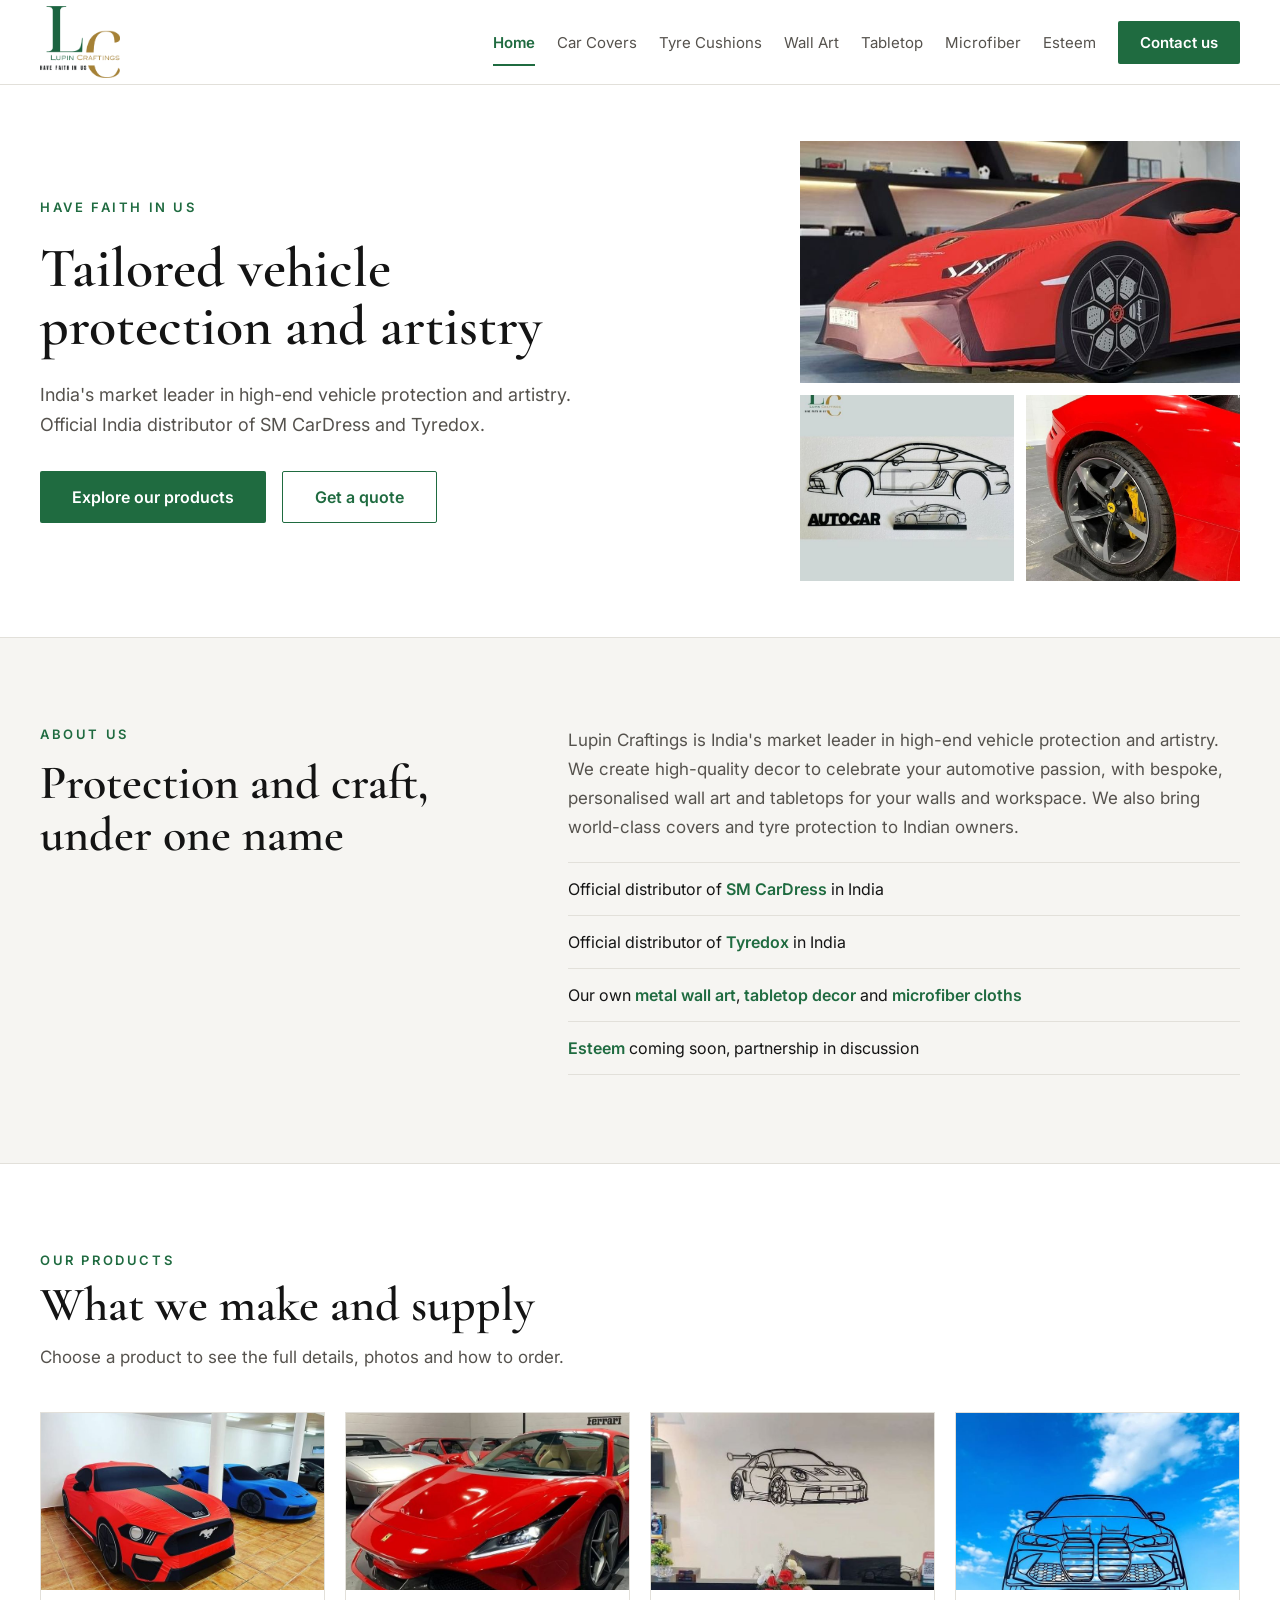
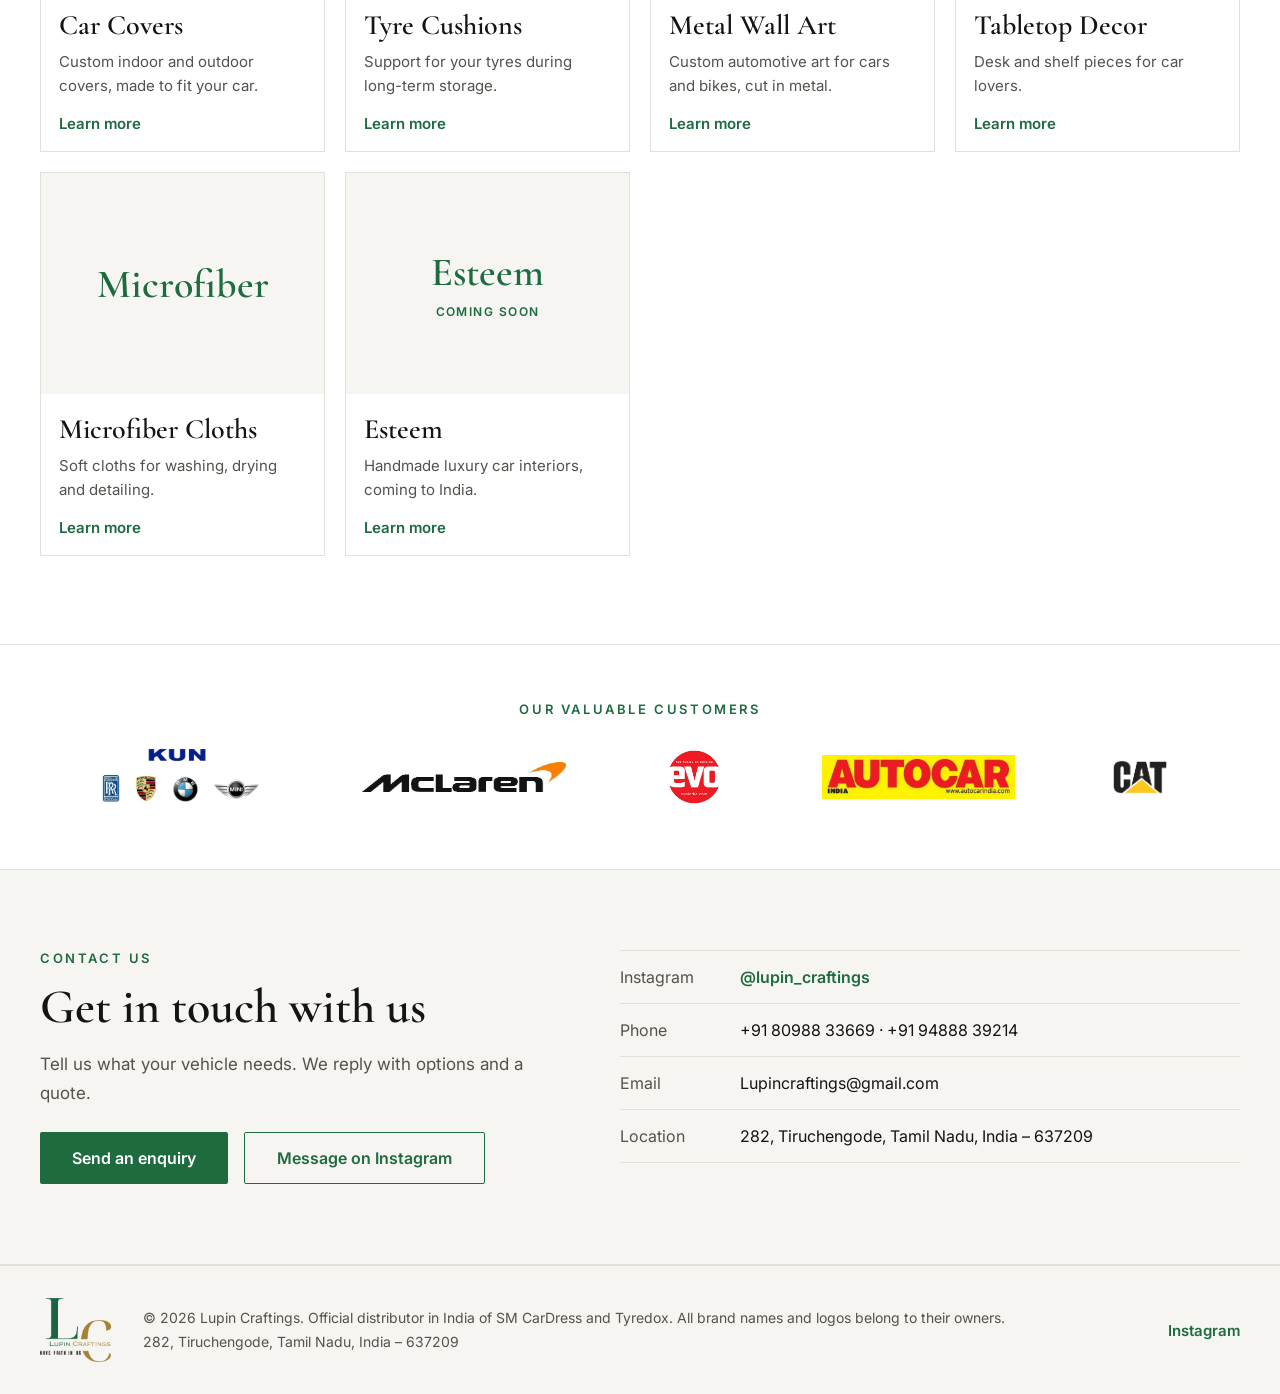
==== index.html @ 6bae972b "Add files via upload" ====
<!doctype html>
<html lang="en">
<head>
<meta charset="utf-8">
<meta name="viewport" content="width=device-width, initial-scale=1">
<title>Lupin Craftings | Vehicle protection and artistry</title>
<meta name="description" content="India's market leader in high-end vehicle protection and artistry. Car covers, tyre cushions, metal wall art and more.">
<link rel="icon" href="images/lc-logo.png">
<link rel="preconnect" href="https://fonts.googleapis.com">
<link rel="preconnect" href="https://fonts.gstatic.com" crossorigin>
<link rel="stylesheet" href="https://fonts.googleapis.com/css2?family=Cormorant+Garamond:wght@500;600;700&family=Inter:wght@400;500;600&display=swap">
<link rel="stylesheet" href="css/style.css">
</head>
<body>
<div style="width:100%;background:#FFFFFF;color:#141414;font-family:'Inter',system-ui,sans-serif">

  <div id="site-header" data-active="home"></div>

  <!-- HERO -->
  <div id="top" style="border-bottom:1px solid #E2E0DA">
    <div style="max-width:1200px;margin:0 auto;padding:56px 24px;display:flex;flex-wrap:wrap;align-items:center;gap:40px">
      <div style="flex:1 1 440px;min-width:0;display:flex;flex-direction:column;gap:24px">
        <div style="font-size:13px;font-weight:600;letter-spacing:0.2em;text-transform:uppercase;color:#1F6B40">Have faith in us</div>
        <h1 style="margin:0;font-family:'Cormorant Garamond',serif;font-weight:600;font-size:56px;line-height:1.05;text-wrap:balance" class="home-h1">Tailored vehicle protection and artistry</h1>
        <p style="margin:0;font-size:18px;line-height:1.65;color:#55524D;max-width:540px">India's market leader in high-end vehicle protection and artistry. Official India distributor of SM CarDress and Tyredox.</p>
        <div style="display:flex;flex-wrap:wrap;gap:16px;padding-top:8px">
          <a href="#products" style="display:inline-block;padding:16px 32px;background:#1F6B40;color:#FFFFFF;font-weight:600;font-size:16px;border-radius:2px">Explore our products</a>
          <a href="contact.html" style="display:inline-block;padding:15px 32px;border:1px solid #1F6B40;color:#1F6B40;font-weight:600;font-size:16px;border-radius:2px">Get a quote</a>
        </div>
      </div>
      <div style="flex:1 1 320px;min-width:0;max-width:440px">
        <div style="display:grid;grid-template-columns:repeat(2,minmax(0,1fr));grid-template-rows:1.3fr 1fr;gap:12px;aspect-ratio:1/1;max-width:100%">
          <div style="grid-column:1/3;overflow:hidden;min-height:0"><img src="images/hero-cover.jpg" alt="Premium printed car cover on a Lamborghini Huracan Tecnica" style="display:block;width:100%;height:100%;object-fit:cover;object-position:center 80%"></div>
          <div style="overflow:hidden;min-height:0"><img src="images/wa-cayman.jpg" alt="Porsche Cayman metal wall art" style="display:block;width:100%;height:100%;object-fit:cover"></div>
          <div style="overflow:hidden;min-height:0"><img src="images/ty-3.jpg" alt="Tyre resting on a tyre cushion under a Ferrari" style="display:block;width:100%;height:100%;object-fit:cover"></div>
        </div>
      </div>
    </div>
  </div>

  <!-- ABOUT US -->
  <div id="about" style="border-bottom:1px solid #E2E0DA;background:#F6F5F2">
    <div style="max-width:1200px;margin:0 auto;padding:88px 24px;display:flex;flex-wrap:wrap;gap:56px">
      <div style="flex:1 1 340px;min-width:0;display:flex;flex-direction:column;gap:16px">
        <div style="font-size:13px;font-weight:600;letter-spacing:0.2em;text-transform:uppercase;color:#1F6B40">About us</div>
        <h2 style="margin:0;font-family:'Cormorant Garamond',serif;font-weight:600;font-size:48px;line-height:1.08;text-wrap:balance">Protection and craft, under one name</h2>
      </div>
      <div style="flex:1.6 1 460px;min-width:0;display:flex;flex-direction:column;gap:20px">
        <p style="margin:0;font-size:17px;line-height:1.7;color:#55524D">Lupin Craftings is India's market leader in high-end vehicle protection and artistry. We create high-quality decor to celebrate your automotive passion, with bespoke, personalised wall art and tabletops for your walls and workspace. We also bring world-class covers and tyre protection to Indian owners.</p>
        <ul style="margin:0;padding:0;list-style:none;display:flex;flex-direction:column;font-size:16px;line-height:1.5">
          <li style="padding:14px 0;border-top:1px solid #E2E0DA">Official distributor of <strong style="font-weight:600;color:#1F6B40">SM CarDress</strong> in India</li>
          <li style="padding:14px 0;border-top:1px solid #E2E0DA">Official distributor of <strong style="font-weight:600;color:#1F6B40">Tyredox</strong> in India</li>
          <li style="padding:14px 0;border-top:1px solid #E2E0DA">Our own <strong style="font-weight:600;color:#1F6B40">metal wall art</strong>, <strong style="font-weight:600;color:#1F6B40">tabletop decor</strong> and <strong style="font-weight:600;color:#1F6B40">microfiber cloths</strong></li>
          <li style="padding:14px 0;border-top:1px solid #E2E0DA;border-bottom:1px solid #E2E0DA"><strong style="font-weight:600;color:#1F6B40">Esteem</strong> coming soon, partnership in discussion</li>
        </ul>
      </div>
    </div>
  </div>

  <!-- PRODUCTS -->
  <div id="products" style="border-bottom:1px solid #E2E0DA">
    <div style="max-width:1200px;margin:0 auto;padding:88px 24px;display:flex;flex-direction:column;gap:40px">
      <div style="display:flex;flex-direction:column;gap:12px;max-width:680px">
        <div style="font-size:13px;font-weight:600;letter-spacing:0.2em;text-transform:uppercase;color:#1F6B40">Our products</div>
        <h2 style="margin:0;font-family:'Cormorant Garamond',serif;font-weight:600;font-size:48px;line-height:1.08;text-wrap:balance">What we make and supply</h2>
        <p style="margin:0;font-size:17px;line-height:1.7;color:#55524D">Choose a product to see the full details, photos and how to order.</p>
      </div>
      <div class="home-grid"><a href="car-covers.html" style="display:flex;flex-direction:column;border:1px solid #E2E0DA;background:#FFFFFF"><img src="images/cc-mustang.jpg" alt="Car Covers" loading="lazy" style="display:block;width:100%;aspect-ratio:16/10;object-fit:cover;object-position:center"><div style="padding:22px;display:flex;flex-direction:column;gap:8px;flex:1"><h3 style="margin:0;font-family:'Cormorant Garamond',serif;font-weight:600;font-size:28px">Car Covers</h3><p style="margin:0;font-size:15px;line-height:1.6;color:#55524D">Custom indoor and outdoor covers, made to fit your car.</p><span style="margin-top:auto;padding-top:8px;font-size:15px;font-weight:600;color:#1F6B40">Learn more</span></div></a><a href="tyre-cushions.html" style="display:flex;flex-direction:column;border:1px solid #E2E0DA;background:#FFFFFF"><img src="images/ty-2.jpg" alt="Tyre Cushions" loading="lazy" style="display:block;width:100%;aspect-ratio:16/10;object-fit:cover;object-position:center"><div style="padding:22px;display:flex;flex-direction:column;gap:8px;flex:1"><h3 style="margin:0;font-family:'Cormorant Garamond',serif;font-weight:600;font-size:28px">Tyre Cushions</h3><p style="margin:0;font-size:15px;line-height:1.6;color:#55524D">Support for your tyres during long-term storage.</p><span style="margin-top:auto;padding-top:8px;font-size:15px;font-weight:600;color:#1F6B40">Learn more</span></div></a><a href="wall-art.html" style="display:flex;flex-direction:column;border:1px solid #E2E0DA;background:#FFFFFF"><img src="images/wa-office.jpg" alt="Metal Wall Art" loading="lazy" style="display:block;width:100%;aspect-ratio:16/10;object-fit:cover;object-position:center 20%"><div style="padding:22px;display:flex;flex-direction:column;gap:8px;flex:1"><h3 style="margin:0;font-family:'Cormorant Garamond',serif;font-weight:600;font-size:28px">Metal Wall Art</h3><p style="margin:0;font-size:15px;line-height:1.6;color:#55524D">Custom automotive art for cars and bikes, cut in metal.</p><span style="margin-top:auto;padding-top:8px;font-size:15px;font-weight:600;color:#1F6B40">Learn more</span></div></a><a href="tabletop.html" style="display:flex;flex-direction:column;border:1px solid #E2E0DA;background:#FFFFFF"><img src="images/tt-m4.jpg" alt="Tabletop Decor" loading="lazy" style="display:block;width:100%;aspect-ratio:16/10;object-fit:cover;object-position:center"><div style="padding:22px;display:flex;flex-direction:column;gap:8px;flex:1"><h3 style="margin:0;font-family:'Cormorant Garamond',serif;font-weight:600;font-size:28px">Tabletop Decor</h3><p style="margin:0;font-size:15px;line-height:1.6;color:#55524D">Desk and shelf pieces for car lovers.</p><span style="margin-top:auto;padding-top:8px;font-size:15px;font-weight:600;color:#1F6B40">Learn more</span></div></a><a href="microfiber.html" style="display:flex;flex-direction:column;border:1px solid #E2E0DA;background:#FFFFFF"><div style="aspect-ratio:4/3;background:#F6F5F2;display:flex;flex-direction:column;align-items:center;justify-content:center;gap:8px"><span style="font-family:'Cormorant Garamond',serif;font-weight:600;font-size:40px;color:#1F6B40">Microfiber</span></div><div style="padding:22px;display:flex;flex-direction:column;gap:8px;flex:1"><h3 style="margin:0;font-family:'Cormorant Garamond',serif;font-weight:600;font-size:28px">Microfiber Cloths</h3><p style="margin:0;font-size:15px;line-height:1.6;color:#55524D">Soft cloths for washing, drying and detailing.</p><span style="margin-top:auto;padding-top:8px;font-size:15px;font-weight:600;color:#1F6B40">Learn more</span></div></a><a href="esteem.html" style="display:flex;flex-direction:column;border:1px solid #E2E0DA;background:#FFFFFF"><div style="aspect-ratio:4/3;background:#F6F5F2;display:flex;flex-direction:column;align-items:center;justify-content:center;gap:8px"><span style="font-family:'Cormorant Garamond',serif;font-weight:600;font-size:40px;color:#1F6B40">Esteem</span><span style="font-size:12px;font-weight:600;letter-spacing:0.12em;text-transform:uppercase;color:#1F6B40">Coming soon</span></div><div style="padding:22px;display:flex;flex-direction:column;gap:8px;flex:1"><h3 style="margin:0;font-family:'Cormorant Garamond',serif;font-weight:600;font-size:28px">Esteem</h3><p style="margin:0;font-size:15px;line-height:1.6;color:#55524D">Handmade luxury car interiors, coming to India.</p><span style="margin-top:auto;padding-top:8px;font-size:15px;font-weight:600;color:#1F6B40">Learn more</span></div></a></div>
    </div>
  </div>

  <!-- OUR VALUABLE CUSTOMERS -->
  <div id="customers" style="border-bottom:1px solid #E2E0DA">
    <div style="max-width:1200px;margin:0 auto;padding:56px 24px 60px">
      <div style="font-size:13px;font-weight:600;letter-spacing:0.2em;text-transform:uppercase;color:#1F6B40;text-align:center">Our valuable customers</div>
      <div role="group" aria-label="Our valuable customers" style="overflow:hidden;margin-top:28px">
        <div class="lc-track" style="display:flex;width:max-content;align-items:center">
          <div style="display:flex;flex-shrink:0;align-items:center"><span style="padding:0 48px;display:flex;align-items:center"><img src="images/cu-kun-marques.jpg" alt="KUN, Rolls-Royce, Porsche, BMW and MINI logos" loading="lazy" style="display:block;height:60px;width:auto"></span><span style="padding:0 48px;display:flex;align-items:center"><img src="images/cu-mclaren.jpg" alt="McLaren" loading="lazy" style="display:block;height:30px;width:auto"></span><span style="padding:0 48px;display:flex;align-items:center"><img src="images/cu-evo.jpg" alt="evo India" loading="lazy" style="display:block;height:64px;width:auto"></span><span style="padding:0 48px;display:flex;align-items:center"><img src="images/cu-autocar.jpg" alt="Autocar India" loading="lazy" style="display:block;height:44px;width:auto"></span><span style="padding:0 48px;display:flex;align-items:center"><img src="images/cu-cat.jpg" alt="CAT" loading="lazy" style="display:block;height:58px;width:auto"></span><span style="padding:0 48px;display:flex;align-items:center"><img src="images/cu-bharatbenz.jpg" alt="BharatBenz" loading="lazy" style="display:block;height:46px;width:auto"></span><span style="padding:0 48px;display:flex;align-items:center"><img src="images/cu-castrol.jpg" alt="Castrol EDGE" loading="lazy" style="display:block;height:54px;width:auto"></span><span style="padding:0 48px;display:flex;align-items:center"><img src="images/cu-red3.jpg" alt="Customer logo" loading="lazy" style="display:block;height:58px;width:auto"></span></div>
          <div aria-hidden="true" style="display:flex;flex-shrink:0;align-items:center"><span style="padding:0 48px;display:flex;align-items:center"><img src="images/cu-kun-marques.jpg" alt="" loading="lazy" style="display:block;height:60px;width:auto"></span><span style="padding:0 48px;display:flex;align-items:center"><img src="images/cu-mclaren.jpg" alt="" loading="lazy" style="display:block;height:30px;width:auto"></span><span style="padding:0 48px;display:flex;align-items:center"><img src="images/cu-evo.jpg" alt="" loading="lazy" style="display:block;height:64px;width:auto"></span><span style="padding:0 48px;display:flex;align-items:center"><img src="images/cu-autocar.jpg" alt="" loading="lazy" style="display:block;height:44px;width:auto"></span><span style="padding:0 48px;display:flex;align-items:center"><img src="images/cu-cat.jpg" alt="" loading="lazy" style="display:block;height:58px;width:auto"></span><span style="padding:0 48px;display:flex;align-items:center"><img src="images/cu-bharatbenz.jpg" alt="" loading="lazy" style="display:block;height:46px;width:auto"></span><span style="padding:0 48px;display:flex;align-items:center"><img src="images/cu-castrol.jpg" alt="" loading="lazy" style="display:block;height:54px;width:auto"></span><span style="padding:0 48px;display:flex;align-items:center"><img src="images/cu-red3.jpg" alt="" loading="lazy" style="display:block;height:58px;width:auto"></span></div>
        </div>
      </div>
    </div>
  </div>

  <!-- CONTACT -->
  <div id="contact" style="background:#F6F5F2;border-bottom:1px solid #E2E0DA">
    <div style="max-width:1200px;margin:0 auto;padding:80px 24px;display:flex;flex-wrap:wrap;gap:56px">
      <div style="flex:1 1 340px;min-width:0;display:flex;flex-direction:column;gap:16px">
        <div style="font-size:13px;font-weight:600;letter-spacing:0.2em;text-transform:uppercase;color:#1F6B40">Contact us</div>
        <h2 style="margin:0;font-family:'Cormorant Garamond',serif;font-weight:600;font-size:48px;line-height:1.08;text-wrap:balance">Get in touch with us</h2>
        <p style="margin:0;font-size:17px;line-height:1.7;color:#55524D">Tell us what your vehicle needs. We reply with options and a quote.</p>
        <div style="display:flex;flex-wrap:wrap;gap:16px;padding-top:8px">
          <a href="contact.html" style="padding:16px 32px;background:#1F6B40;color:#FFFFFF;font-weight:600;font-size:16px;border-radius:2px">Send an enquiry</a>
          <a href="https://www.instagram.com/lupin_craftings/" data-instagram style="padding:15px 32px;border:1px solid #1F6B40;color:#1F6B40;font-weight:600;font-size:16px;border-radius:2px">Message on Instagram</a>
        </div>
      </div>
      <div style="flex:1.2 1 400px;min-width:0;display:flex;flex-direction:column;font-size:16px">
        <div style="padding:16px 0;border-top:1px solid #E2E0DA;display:flex;flex-wrap:wrap;gap:6px 24px"><span style="flex:0 0 96px;color:#55524D">Instagram</span><a href="https://www.instagram.com/lupin_craftings/" data-instagram style="color:#1F6B40;font-weight:600">@lupin_craftings</a></div>
        <div style="padding:16px 0;border-top:1px solid #E2E0DA;display:flex;flex-wrap:wrap;gap:6px 24px"><span style="flex:0 0 96px;color:#55524D">Phone</span><span data-phones></span></div>
        <div style="padding:16px 0;border-top:1px solid #E2E0DA;display:flex;flex-wrap:wrap;gap:6px 24px"><span style="flex:0 0 96px;color:#55524D">Email</span><span data-email></span></div>
        <div style="padding:16px 0;border-top:1px solid #E2E0DA;border-bottom:1px solid #E2E0DA;display:flex;flex-wrap:wrap;gap:6px 24px"><span style="flex:0 0 96px;color:#55524D">Location</span><span data-address></span></div>
      </div>
    </div>
  </div>

  <div id="site-footer"></div>

</div>
<script src="js/content.js"></script>
<script src="js/site.js"></script>
</body>
</html>
---- css/style.css ----
body{margin:0;background:#FFFFFF;font-family:'Inter',system-ui,sans-serif;color:#141414}
img{max-width:100%}
[hidden]{display:none!important}
a{color:inherit;text-decoration:none}
a:hover{opacity:.85}
a:focus-visible{outline:2px solid #1F6B40;outline-offset:3px}
button:focus-visible{outline:2px solid #1F6B40;outline-offset:3px}
@keyframes lc-scroll{from{transform:translateX(0)}to{transform:translateX(-50%)}}
.lc-track{animation:lc-scroll 36s linear infinite}
.lc-track:hover{animation-play-state:paused}
@media (prefers-reduced-motion: reduce){.lc-track{animation:none}}

/* Wall art cards: compact on laptops, two per row on phones */
.wa-grid{display:grid;grid-template-columns:repeat(auto-fill,minmax(230px,1fr));gap:20px}
.wa-card{min-width:0;border:1px solid #E2E0DA;display:flex;flex-direction:column;background:#FFFFFF}
.wa-body{padding:16px;display:flex;flex-direction:column;gap:12px;flex:1}
.wa-name{margin:0;font-family:'Cormorant Garamond',serif;font-weight:600;font-size:22px;line-height:1.15}
@media (max-width:640px){
  .wa-grid{grid-template-columns:repeat(2,minmax(0,1fr));gap:12px}
  .wa-body{padding:12px;gap:10px}
  .wa-name{font-size:18px}
  .wa-body button{padding:8px 10px!important;min-height:40px!important;font-size:13px!important}
  .wa-body p{font-size:12.5px!important}
}
@media (max-width:640px){ .wa-feat{height:110px!important} }
.home-grid{display:grid;grid-template-columns:repeat(auto-fill,minmax(240px,1fr));gap:20px}
.home-grid a>div{padding:18px!important}
@media (max-width:640px){
  .home-grid{grid-template-columns:repeat(2,minmax(0,1fr));gap:12px}
  .home-grid a>div{padding:12px!important}
  .home-grid h3{font-size:20px!important}
  .home-grid p{font-size:13px!important}
  .home-h1{font-size:40px!important}
}
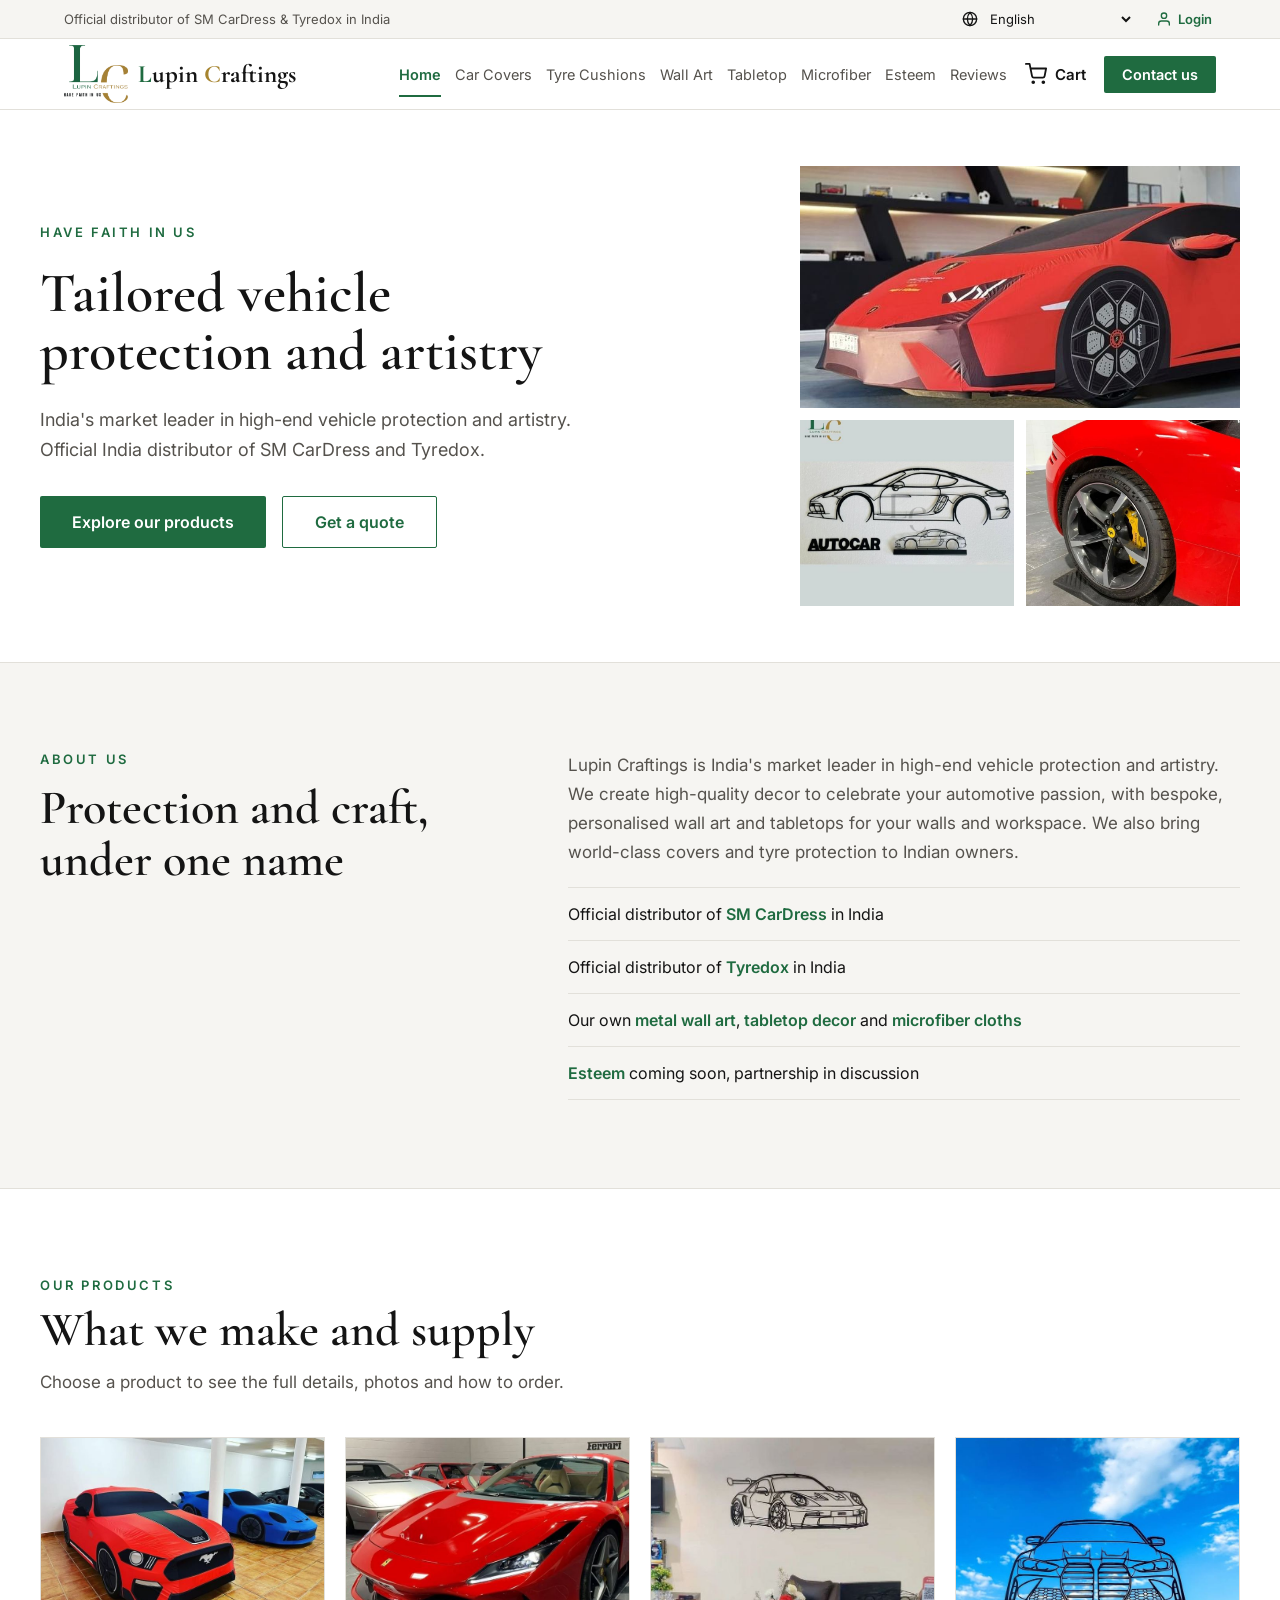
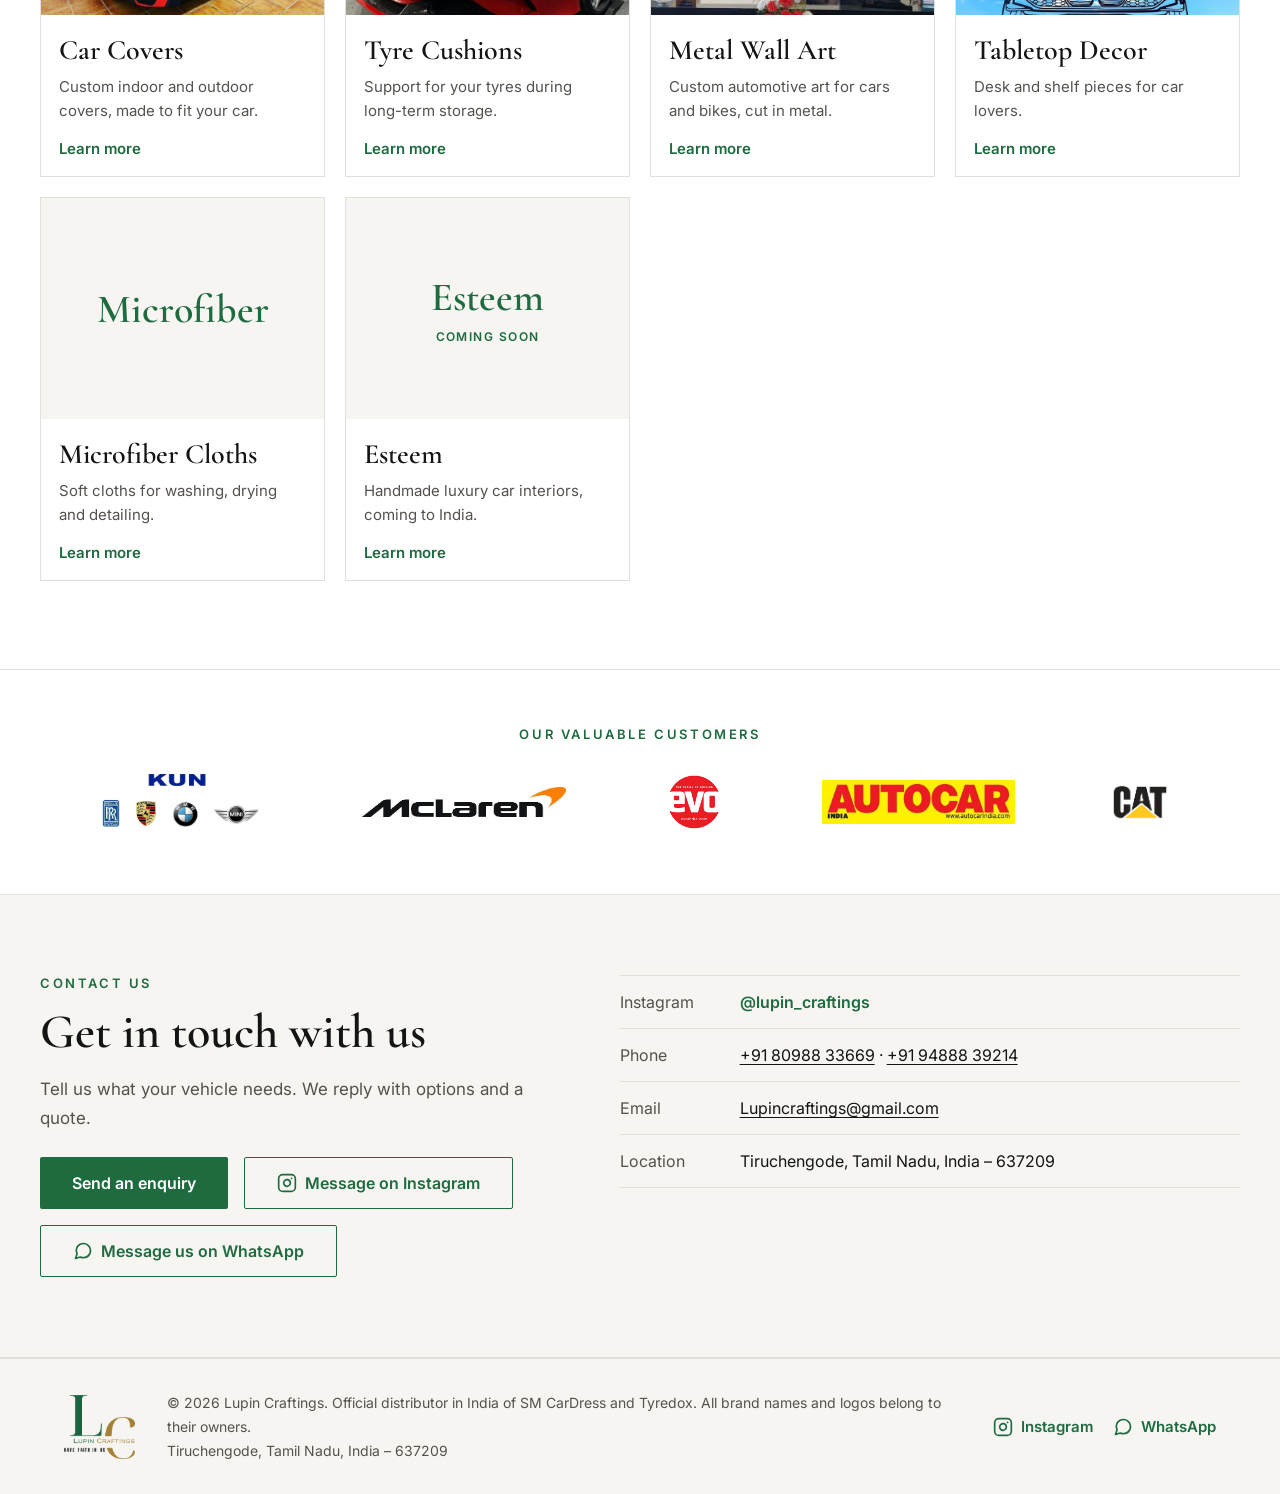
==== commit f4fd1374: "Add cart dropdown, WhatsApp/Instagram links, language switch, login, reviews - Header: brand name (g" ====
--- a/index.html
+++ b/index.html
@@ -25,7 +25,7 @@
         <p style="margin:0;font-size:18px;line-height:1.65;color:#55524D;max-width:540px">India's market leader in high-end vehicle protection and artistry. Official India distributor of SM CarDress and Tyredox.</p>
         <div style="display:flex;flex-wrap:wrap;gap:16px;padding-top:8px">
           <a href="#products" style="display:inline-block;padding:16px 32px;background:#1F6B40;color:#FFFFFF;font-weight:600;font-size:16px;border-radius:2px">Explore our products</a>
-          <a href="contact.html" style="display:inline-block;padding:15px 32px;border:1px solid #1F6B40;color:#1F6B40;font-weight:600;font-size:16px;border-radius:2px">Get a quote</a>
+          <a href="contact.html" class="btn-o" style="display:inline-block;padding:15px 32px;border:1px solid #1F6B40;color:#1F6B40;font-weight:600;font-size:16px;border-radius:2px">Get a quote</a>
         </div>
       </div>
       <div style="flex:1 1 320px;min-width:0;max-width:440px">
@@ -82,6 +82,20 @@
     </div>
   </div>
 
+  <!-- CUSTOMER REVIEWS -->
+  <div id="rv-home" hidden style="border-top:1px solid #E2E0DA">
+    <div class="lc-wrap" style="padding-top:64px;padding-bottom:64px;display:flex;flex-direction:column;gap:28px">
+      <div style="display:flex;flex-wrap:wrap;align-items:flex-end;justify-content:space-between;gap:16px">
+        <div style="display:flex;flex-direction:column;gap:10px">
+          <div style="font-size:13px;font-weight:600;letter-spacing:0.2em;text-transform:uppercase;color:#1F6B40">Reviews</div>
+          <h2 style="margin:0;font-family:'Cormorant Garamond',serif;font-weight:600;font-size:40px;line-height:1.1">What our customers say</h2>
+        </div>
+        <a href="reviews.html" class="btn-o" style="padding:14px 26px;border:1px solid #1F6B40;color:#1F6B40;font-weight:600;font-size:15px;border-radius:2px">See all and write a review</a>
+      </div>
+      <div id="rv-home-list" class="rv-list"></div>
+    </div>
+  </div>
+
   <!-- CONTACT -->
   <div id="contact" style="background:#F6F5F2;border-bottom:1px solid #E2E0DA">
     <div style="max-width:1200px;margin:0 auto;padding:80px 24px;display:flex;flex-wrap:wrap;gap:56px">
@@ -91,7 +105,7 @@
         <p style="margin:0;font-size:17px;line-height:1.7;color:#55524D">Tell us what your vehicle needs. We reply with options and a quote.</p>
         <div style="display:flex;flex-wrap:wrap;gap:16px;padding-top:8px">
           <a href="contact.html" style="padding:16px 32px;background:#1F6B40;color:#FFFFFF;font-weight:600;font-size:16px;border-radius:2px">Send an enquiry</a>
-          <a href="https://www.instagram.com/lupin_craftings/" data-instagram style="padding:15px 32px;border:1px solid #1F6B40;color:#1F6B40;font-weight:600;font-size:16px;border-radius:2px">Message on Instagram</a>
+          <a href="#" data-ig-dm class="btn-o" style="padding:15px 32px;border:1px solid #1F6B40;color:#1F6B40;font-weight:600;font-size:16px;border-radius:2px">Message on Instagram</a>
         </div>
       </div>
       <div style="flex:1.2 1 400px;min-width:0;display:flex;flex-direction:column;font-size:16px">
@@ -108,5 +122,7 @@
 </div>
 <script src="js/content.js"></script>
 <script src="js/site.js"></script>
+<script src="js/auth.js"></script>
+<script src="js/reviews.js"></script>
 </body>
 </html>
--- a/css/style.css
+++ b/css/style.css
@@ -32,3 +32,139 @@
   .home-grid p{font-size:13px!important}
   .home-h1{font-size:40px!important}
 }
+
+/* ===== Shared layout, header, footer ===== */
+.lc-wrap{max-width:1200px;margin:0 auto;padding-left:24px;padding-right:24px;box-sizing:border-box}
+.lc-header{background:#FFFFFF;border-bottom:1px solid #E2E0DA}
+.lc-util{background:#F6F5F2;border-bottom:1px solid #E2E0DA;font-size:13px;color:#55524D}
+.lc-util-in{display:flex;flex-wrap:wrap;align-items:center;justify-content:space-between;gap:4px 16px;min-height:38px}
+.lc-util-right{display:flex;align-items:center;gap:6px 18px;margin-left:auto}
+.lc-lang{display:inline-flex;align-items:center;gap:6px;color:#141414}
+.lc-lang select{font-family:inherit;font-size:13px;color:#141414;background:transparent;border:0;padding:6px 2px;cursor:pointer;max-width:150px}
+.lc-util-btn{display:inline-flex;align-items:center;gap:6px;font-family:inherit;font-size:13px;font-weight:600;color:#1F6B40;background:transparent;border:0;padding:8px 4px;cursor:pointer}
+.lc-util-btn:hover{text-decoration:underline}
+.lc-main{display:flex;flex-wrap:wrap;align-items:center;justify-content:space-between;gap:4px 24px;padding-top:6px;padding-bottom:6px}
+.lc-brand{display:flex;align-items:center;gap:10px}
+.lc-brand img{height:64px;width:auto;display:block}
+.lc-brand-name{font-family:'Cormorant Garamond',serif;font-weight:700;font-size:28px;line-height:1;color:#141414;white-space:nowrap}
+.lc-nav{display:flex;flex-wrap:wrap;align-items:center;gap:0 18px;font-size:15px}
+.lc-navlink{padding:14px 0 12px;color:#55524D;border-bottom:2px solid transparent}
+.lc-navlink:hover{color:#1F6B40;opacity:1}
+.lc-navlink.on{color:#1F6B40;font-weight:600;border-bottom-color:#1F6B40}
+.lc-cartwrap{display:inline-block}
+.lc-cartbtn{position:relative;display:inline-flex;align-items:center;gap:8px;min-height:44px;padding:8px 10px;font-family:inherit;font-size:15px;font-weight:600;color:#141414;background:transparent;border:0;border-radius:2px;cursor:pointer}
+.lc-cartbtn:hover{color:#1F6B40}
+.lc-badge{display:inline-flex;align-items:center;justify-content:center;min-width:20px;height:20px;padding:0 6px;box-sizing:border-box;border-radius:10px;background:#1F6B40;color:#fff;font-size:12px;font-weight:700}
+.lc-contactbtn{padding:12px 22px;background:#1F6B40;color:#FFFFFF;font-weight:600;border-radius:2px}
+.lc-contactbtn:hover{background:#17552F;opacity:1}
+.lc-cartpanel{position:absolute;z-index:1000;background:#fff;border:1px solid #E2E0DA;box-shadow:0 12px 32px rgba(0,0,0,.16);padding:16px;box-sizing:border-box;font-size:14px;color:#141414;max-height:80vh;overflow:auto}
+.lc-cp-head{display:flex;justify-content:space-between;align-items:center;margin-bottom:8px;font-size:16px}
+.lc-cp-x{background:transparent;border:0;font-size:26px;line-height:1;cursor:pointer;color:#55524D;min-width:44px;min-height:44px}
+.lc-cp-empty{margin:8px 0;line-height:1.6;color:#55524D}
+.lc-cp-empty a{color:#1F6B40;text-decoration:underline}
+.lc-cp-row{display:flex;flex-wrap:wrap;align-items:center;gap:8px 12px;padding:12px 0;border-top:1px solid #E2E0DA}
+.lc-cp-info{flex:1 1 140px;min-width:0;display:flex;flex-direction:column;gap:2px}
+.lc-cp-name{font-weight:600;line-height:1.3}
+.lc-cp-sub{font-size:13px;color:#55524D}
+.lc-cp-qty{display:flex;align-items:center;gap:6px}
+.lc-cp-qty button{width:36px;height:36px;border:1px solid #CFCBC2;background:#fff;border-radius:2px;font-size:18px;cursor:pointer;font-family:inherit}
+.lc-cp-qty span{min-width:20px;text-align:center;font-weight:600}
+.lc-cp-rm{background:transparent;border:0;color:#55524D;text-decoration:underline;cursor:pointer;font-family:inherit;font-size:13px;min-height:36px}
+.lc-cp-total{padding:12px 0 4px;border-top:1px solid #E2E0DA;font-weight:600;font-size:16px}
+.lc-cp-actions{display:flex;flex-direction:column;gap:8px;margin-top:10px}
+.lc-cp-primary{display:flex;align-items:center;justify-content:center;gap:8px;padding:13px 16px;background:#1F6B40;color:#fff;font-weight:600;border-radius:2px}
+.lc-cp-primary:hover{background:#17552F;opacity:1}
+.lc-cp-secondary{display:flex;justify-content:center;padding:12px 16px;border:1px solid #1F6B40;color:#1F6B40;font-weight:600;border-radius:2px}
+.lc-cp-secondary:hover{background:#1F6B40;color:#fff;opacity:1}
+.lc-cp-note{margin:10px 0 0;font-size:12px;line-height:1.5;color:#55524D}
+.lc-toast{position:fixed;left:50%;bottom:24px;transform:translate(-50%,20px);background:#141414;color:#fff;padding:12px 20px;border-radius:2px;font-size:14px;font-weight:600;opacity:0;pointer-events:none;transition:opacity .2s,transform .2s;z-index:2000;max-width:calc(100vw - 32px)}
+.lc-toast.on{opacity:1;transform:translate(-50%,0)}
+.lc-footer{background:#F6F5F2;border-top:1px solid #E2E0DA}
+.lc-footer-in{padding-top:32px;padding-bottom:32px;display:flex;flex-wrap:wrap;align-items:center;justify-content:space-between;gap:20px 32px}
+.lc-footer-text{flex:1 1 360px;min-width:0;font-size:14px;line-height:1.7;color:#55524D}
+.lc-social{display:flex;flex-wrap:wrap;gap:8px 20px}
+.lc-social a{display:inline-flex;align-items:center;gap:8px;font-size:15px;font-weight:600;color:#1F6B40;min-height:44px}
+.lc-social a:hover{text-decoration:underline;opacity:1}
+.lc-tel{text-decoration:underline;text-underline-offset:3px}
+/* hide Google Translate's own bar */
+body{top:0!important}
+.skiptranslate iframe,iframe.skiptranslate,.goog-te-banner-frame,iframe.VIpgJd-ZVi9od-ORHb-OEVmcd,.VIpgJd-ZVi9od-aZ2wEe-wOHMyf,.goog-tooltip{display:none!important}
+.goog-text-highlight{background:none!important;box-shadow:none!important}
+/* button hovers */
+a.btn-o{transition:background .15s,color .15s}
+a.btn-o:hover{background:#1F6B40;color:#FFFFFF!important;opacity:1}
+a[style*="background:#1F6B40"]:hover{background:#17552F!important;opacity:1}
+@media (max-width:640px){
+  .lc-util-left{display:none}
+  .lc-brand img{height:52px}
+  .lc-brand-name{font-size:22px}
+  .lc-nav{gap:0 14px;font-size:14px}
+  .lc-cart-text{display:none}
+}
+/* Wall art cards: each card is only as tall as its content (no empty gaps) */
+.wa-grid{align-items:start}
+.wa-add:disabled{cursor:default}
+.lc-cartbtn.bump{animation:lc-bump .5s}
+@keyframes lc-bump{0%{transform:scale(1)}40%{transform:scale(1.18)}100%{transform:scale(1)}}
+@media (prefers-reduced-motion: reduce){.lc-cartbtn.bump{animation:none}}
+.lc-bullets li::marker{color:#1F6B40}
+.lc-bullets li{padding-left:4px}
+
+/* ===== Login modal and form helpers ===== */
+.lc-modal{position:fixed;inset:0;background:rgba(20,20,20,.55);z-index:3000;display:flex;align-items:center;justify-content:center;padding:16px;overflow:auto}
+.lc-modal[hidden]{display:none}
+.lc-modal-box{position:relative;background:#fff;width:100%;max-width:420px;padding:28px 24px 24px;box-sizing:border-box;border-radius:2px;max-height:calc(100vh - 32px);overflow:auto}
+.lc-modal-box h2{margin:0 0 14px;font-family:'Cormorant Garamond',serif;font-weight:600;font-size:30px;padding-right:32px}
+.lc-modal-x{position:absolute;top:6px;right:6px;width:44px;height:44px;background:transparent;border:0;font-size:28px;line-height:1;cursor:pointer;color:#55524D}
+.lc-tabs{display:flex;gap:0;margin-bottom:16px;border-bottom:1px solid #E2E0DA}
+.lc-tabs button{flex:1;min-height:44px;background:transparent;border:0;border-bottom:2px solid transparent;font-family:inherit;font-size:15px;font-weight:600;color:#55524D;cursor:pointer}
+.lc-tabs button[aria-selected="true"]{color:#1F6B40;border-bottom-color:#1F6B40}
+.lc-f{display:flex;flex-direction:column;gap:6px;margin-bottom:14px}
+.lc-f label{font-size:14px;font-weight:600}
+.lc-f input,.lc-f select,.lc-f textarea{width:100%;box-sizing:border-box;min-height:46px;padding:10px 12px;border:1px solid #CFCBC2;background:#fff;color:#141414;font-family:inherit;font-size:16px;border-radius:2px}
+.lc-f input[aria-invalid="true"],.lc-f textarea[aria-invalid="true"],.lc-f select[aria-invalid="true"]{border-color:#9B2C1F}
+.lc-req{color:#9B2C1F}
+.lc-ferr{font-size:13px;color:#9B2C1F}
+.lc-check{display:flex;gap:10px;align-items:flex-start;font-size:13px;line-height:1.5;color:#55524D;margin-bottom:8px}
+.lc-check input{margin-top:3px;width:18px;height:18px;flex:0 0 auto}
+.lc-msg{margin:8px 0 12px;padding:10px 12px;font-size:14px;line-height:1.5;border-radius:2px}
+.lc-msg.err{background:#FBEAE7;color:#9B2C1F}
+.lc-msg.ok{background:#E6F2EB;color:#17552F}
+.lc-btn{display:flex;align-items:center;justify-content:center;gap:8px;width:100%;box-sizing:border-box;min-height:48px;padding:12px 20px;border:1px solid #1F6B40;background:#1F6B40;color:#fff;font-family:inherit;font-size:15px;font-weight:600;border-radius:2px;cursor:pointer;margin-top:6px}
+.lc-btn:hover{background:#17552F;opacity:1}
+.lc-btn[disabled]{opacity:.6;cursor:default}
+.lc-btn-o{background:#fff;color:#1F6B40}
+.lc-btn-o:hover{background:#1F6B40;color:#fff}
+.lc-link{display:block;margin:10px auto 0;background:transparent;border:0;color:#1F6B40;text-decoration:underline;font-family:inherit;font-size:14px;cursor:pointer;min-height:40px}
+.lc-p{margin:0 0 14px;font-size:15px;line-height:1.6;color:#55524D}
+.lc-dl{margin:0 0 12px;display:grid;grid-template-columns:90px 1fr;gap:8px 12px;font-size:15px}
+.lc-dl dt{color:#55524D}.lc-dl dd{margin:0;overflow-wrap:anywhere}
+
+/* ===== Reviews ===== */
+.rv-h{margin:0 0 14px;font-family:'Cormorant Garamond',serif;font-weight:600;font-size:30px}
+.rv-list{display:grid;grid-template-columns:repeat(auto-fill,minmax(280px,1fr));gap:20px;align-items:start}
+.rv-card{border:1px solid #E2E0DA;padding:20px;background:#fff;display:flex;flex-direction:column;gap:12px}
+.rv-top{display:flex;justify-content:space-between;align-items:center;gap:8px}
+.rv-date{font-size:13px;color:#55524D}
+.rv-text{margin:0;font-size:15px;line-height:1.65;white-space:pre-wrap;overflow-wrap:anywhere}
+.rv-by{font-size:14px;color:#55524D}.rv-by strong{color:#141414}
+.rv-photos{display:flex;flex-wrap:wrap;gap:8px}
+.rv-photos img{display:block;width:92px;height:92px;object-fit:cover;border-radius:2px;background:#ECEBE7}
+.rv-empty{margin:0;font-size:16px;color:#55524D;grid-column:1/-1}
+.rv-rate{display:flex;gap:2px}
+.rv-rate button{background:transparent;border:0;font-size:34px;line-height:1;padding:2px 4px;cursor:pointer;min-width:44px;min-height:44px}
+.rv-prev{position:relative}
+.rv-prev button{position:absolute;top:-6px;right:-6px;width:26px;height:26px;border-radius:50%;border:0;background:#141414;color:#fff;font-size:16px;line-height:1;cursor:pointer}
+@media (max-width:640px){.rv-list{grid-template-columns:1fr}}
+.ad-table{border-collapse:collapse;width:100%;font-size:14px;min-width:640px}
+.ad-table th,.ad-table td{border-bottom:1px solid #E2E0DA;padding:10px 12px;text-align:left;vertical-align:top;overflow-wrap:anywhere}
+.ad-table th{background:#F6F5F2;font-weight:600;white-space:nowrap}
+/* compact header: keep logo, name and menu on one row on laptops */
+@media (min-width:900px){
+  .lc-brand img{height:58px}
+  .lc-brand-name{font-size:25px}
+  .lc-nav{gap:0 14px;font-size:14.5px}
+  .lc-cartbtn{padding:8px 4px}
+  .lc-contactbtn{padding:10px 18px}
+  .lc-main{flex-wrap:nowrap}
+}
